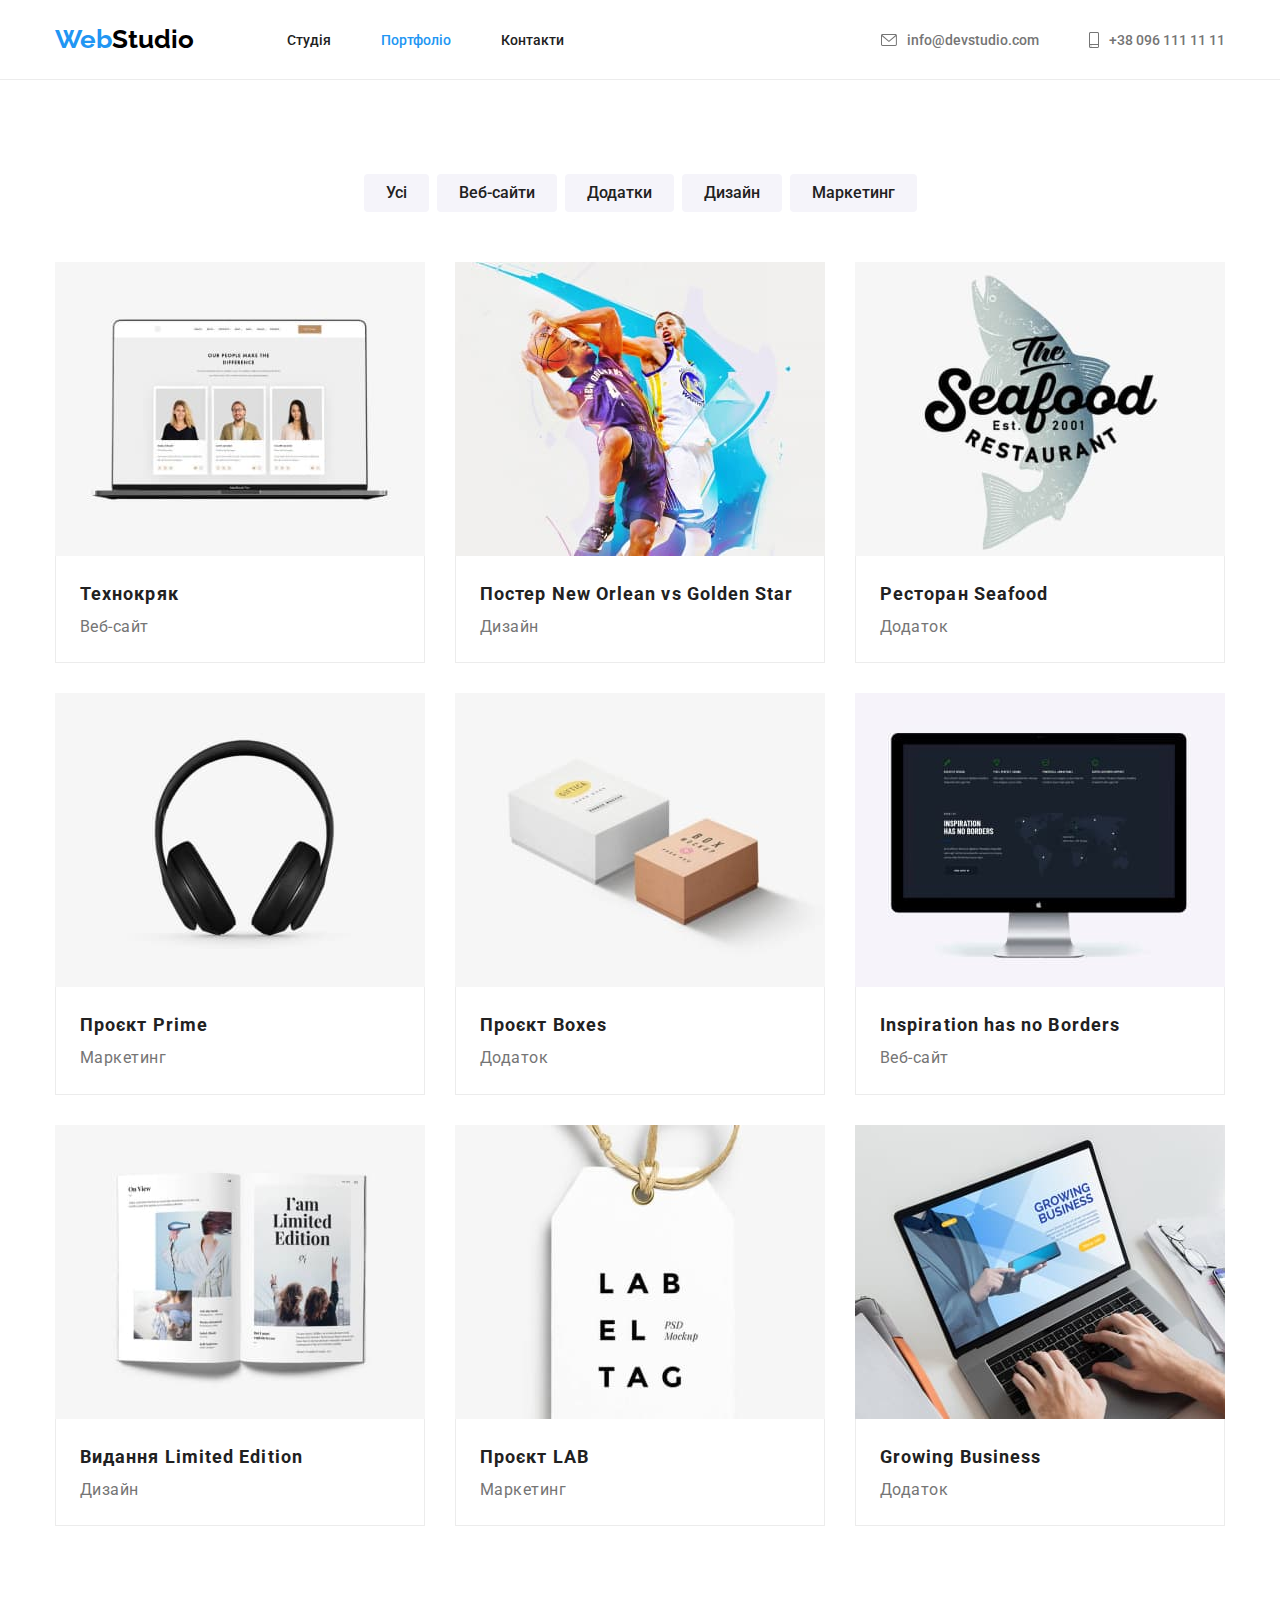
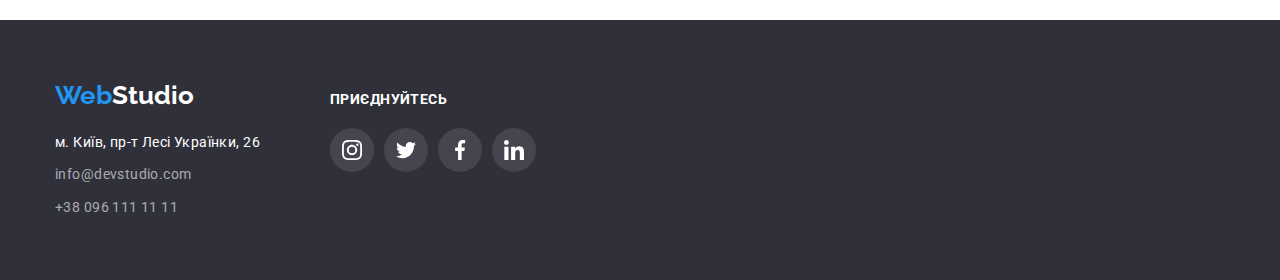
==== portfolio.html @ 3c366029 "clone previous HW" ====
<!DOCTYPE html>
<html lang="en">
  <head>
    <meta charset="UTF-8" />
    <meta http-equiv="X-UA-Compatible" content="IE=edge" />
    <meta name="viewport" content="width=device-width, initial-scale=1.0" />
    <title>Portfolio</title>
    <link rel="preconnect" href="https://fonts.googleapis.com" />
    <link rel="preconnect" href="https://fonts.gstatic.com" crossorigin />
    <link
      href="https://fonts.googleapis.com/css2?family=Raleway:wght@700&family=Roboto:wght@400;500;700;900&display=swap"
      rel="stylesheet"
    />
    <link
      rel="stylesheet"
      href="https://cdnjs.cloudflare.com/ajax/libs/modern-normalize/1.1.0/modern-normalize.min.css"
      integrity="sha512-wpPYUAdjBVSE4KJnH1VR1HeZfpl1ub8YT/NKx4PuQ5NmX2tKuGu6U/JRp5y+Y8XG2tV+wKQpNHVUX03MfMFn9Q=="
      crossorigin="anonymous"
      referrerpolicy="no-referrer"
    />
    <link rel="stylesheet" href="./css/styles.css" />
  </head>
  <body>
    <header class="header">
      <div class="container header-container">
        <a class="header-logo" href="./index.html"
          ><span class="header-web">Web</span>Studio</a
        >
        <nav class="header-nav">
          <ul class="header-nav-list">
            <li>
              <a class="header-nav-link" href="./index.html">Студія</a>
            </li>
            <li>
              <a class="current header-nav-link" href="./portfolio.html">Портфоліо</a>
            </li>
            <li><a class="header-nav-link" href="#">Контакти</a></li>
          </ul>
        </nav>
        <ul class="header-contacts-list">
          <li class="header-contacts-item">
            <a class="header-contacts-link" href="mailto:info@devstudio.com">
              <svg class="header-mail-icon" width="16" height="12">
                <use href="./images/icons.svg#icon-envelope"></use>
              </svg>
              info@devstudio.com
            </a>
          </li>
          <li class="header-contacts-item">
            <a class="header-contacts-link" href="tel:+380961111111">
              <svg class="header-phone-icon" width="10" height="16">
                <use href="./images/icons.svg#icon-smartphone"></use>
              </svg>
              +38 096 111 11 11
            </a>
          </li>
        </ul>
      </div>
    </header>
    <main>
      <section class="section">
        <div class="container">
          <h1 class="visually-hidden">Портфоліо</h1>
          <ul class="select-btns-list">
            <li class="select-btns-item">
              <button class="select-btn" type="button">Усі</button>
            </li>
            <li class="select-btns-item">
              <button class="select-btn" type="button">Веб-сайти</button>
            </li>
            <li class="select-btns-item">
              <button class="select-btn" type="button">Додатки</button>
            </li>
            <li class="select-btns-item">
              <button class="select-btn" type="button">Дизайн</button>
            </li>
            <li class="select-btns-item">
              <button class="select-btn" type="button">Маркетинг</button>
            </li>
          </ul>
          <ul class="select-project-list">
            <li class="select-project-item">
              <a class="select-project-link" href="#">
                <img
                  src="./images/technoquack.jpg"
                  width="370"
                  height="294"
                  alt="Технокряк"
                />
                <div class="project-text-wrap">
                  <h2 class="project-name">Технокряк</h2>
                  <p class="project-type">Веб-сайт</p>
                </div>
              </a>
            </li>
            <li class="select-project-item">
              <a class="select-project-link" href="#">
                <img
                  src="./images/newOrleanGoldenStar.jpg"
                  width="370"
                  height="294"
                  alt="new Orlean Golden Star"
                />
                <div class="project-text-wrap">
                  <h2 class="project-name">Постер New Orlean vs Golden Star</h2>
                  <p class="project-type">Дизайн</p>
                </div>
              </a>
            </li>
            <li class="select-project-item">
              <a class="select-project-link" href="#">
                <img
                  src="./images/seafood.jpg"
                  width="370"
                  height="294"
                  alt="seafood"
                />
                <div class="project-text-wrap">
                  <h2 class="project-name">Ресторан Seafood</h2>
                  <p class="project-type">Додаток</p>
                </div>
              </a>
            </li>
            <li class="select-project-item">
              <a class="select-project-link" href="#">
                <img
                  src="./images/prime.jpg"
                  width="370"
                  height="294"
                  alt="prime"
                />
                <div class="project-text-wrap">
                  <h2 class="project-name">Проєкт Prime</h2>
                  <p class="project-type">Маркетинг</p>
                </div>
              </a>
            </li>
            <li class="select-project-item">
              <a class="select-project-link" href="#">
                <img
                  src="./images/boxes.jpg"
                  width="370"
                  height="294"
                  alt="boxes"
                />
                <div class="project-text-wrap">
                  <h2 class="project-name">Проєкт Boxes</h2>
                  <p class="project-type">Додаток</p>
                </div>
              </a>
            </li>
            <li class="select-project-item">
              <a class="select-project-link" href="#">
                <img
                  src="./images/inspirationHasNoBorders.jpg"
                  width="370"
                  height="294"
                  alt="inspiration Has No Borders"
                />
                <div class="project-text-wrap">
                  <h2 class="project-name">Inspiration has no Borders</h2>
                  <p class="project-type">Веб-сайт</p>
                </div>
              </a>
            </li>
            <li class="select-project-item">
              <a class="select-project-link" href="#">
                <img
                  src="./images/limitedEdition.jpg"
                  width="370"
                  height="294"
                  alt="limited Edition"
                />
                <div class="project-text-wrap">
                  <h2 class="project-name">Видання Limited Edition</h2>
                  <p class="project-type">Дизайн</p>
                </div>
              </a>
            </li>
            <li class="select-project-item">
              <a class="select-project-link" href="#">
                <img
                  src="./images/lab.jpg"
                  width="370"
                  height="294"
                  alt="lab"
                />
                <div class="project-text-wrap">
                  <h2 class="project-name">Проєкт LAB</h2>
                  <p class="project-type">Маркетинг</p>
                </div>
              </a>
            </li>
            <li class="select-project-item">
              <a class="select-project-link" href="#">
                <img
                  src="./images/growingBusiness.jpg"
                  width="370"
                  height="294"
                  alt="growing Business"
                />
                <div class="project-text-wrap">
                  <h2 class="project-name">Growing Business</h2>
                  <p class="project-type">Додаток</p>
                </div>
              </a>
            </li>
          </ul>
        </div>
      </section>
    </main>
    <footer class="footer">
      <div class="container footer-info">
        <div class="footer-logo-contacts">
          <a class="footer-logo-link" href="./index.html"
            ><span class="footer-web">Web</span>Studio</a
          >
          <address>
            <ul class="footer-list">
              <li class="footer-list-item">
                <a
                  class="footer-address-link"
                  href="https://goo.gl/maps/oTCxZW5Ht5nhdGdL8"
                  target="_blank"
                  rel="noopener noreferrer"
                  >м. Київ, пр-т Лесі Українки, 26</a
                >
              </li>
              <li class="footer-list-item">
                <a class="footer-contacts" href="mailto:info@devstudio.com"
                  >info@devstudio.com</a
                >
              </li>
              <li class="footer-list-item">
                <a class="footer-contacts" href="tel:+380961111111"
                  >+38 096 111 11 11</a
                >
              </li>
            </ul>
          </address>
        </div>
        <div class="footer-soc-links">
          <p class="join-to-us">приєднуйтесь</p>
          <ul class="join-soc-list">
            <li class="join-soc-item">
              <a class="join-soc-link" href="#" target="_blank">
                <svg class="join-soc-icon" width="20" height="20">
                  <use href="./images/icons.svg#icon-instagram"></use>
                </svg>
              </a>
            </li>
            <li class="join-soc-item">
              <a class="join-soc-link" href="#" target="_blank">
                <svg class="join-soc-icon" width="20" height="20">
                  <use href="./images/icons.svg#icon-twitter"></use>
                </svg>
              </a>
            </li>
            <li class="join-soc-item">
              <a class="join-soc-link" href="#" target="_blank">
                <svg class="join-soc-icon" width="20" height="20">
                  <use href="./images/icons.svg#icon-facebook"></use>
                </svg>
              </a>
            </li>
            <li class="join-soc-item">
              <a class="join-soc-link" href="#" target="_blank">
                <svg class="join-soc-icon" width="20" height="20">
                  <use href="./images/icons.svg#icon-linkedin"></use>
                </svg>
              </a>
            </li>
          </ul>
        </div>
      </div>
    </footer>
  </body>
</html>
---- css/styles.css ----
/*----------------------------------------------------------------- COMMON------------------------------------------------------------------------ */


* {
  margin: 0;
  padding: 0;
  list-style: none;
  box-sizing: border-box;
}

:root {
  --black-color: #212121;
  --dark-text-color:#000000;
  --white-text-color: #FFFFFF;
  --blue-color: #2196F3;
  --grey-color: #757575;
  --background-dark-color: #2F303A;
  --background-white-color: rgb(100%, 100%, 100%, 60%);
  --background-light-color: #F5F4FA;
  --button-active-color: #188CE8;
  --line-color: #ECECEC;
  --hero-bg-color: #C4C4C4;
  --icon-grey-color: #AFB1B8;
  --gradient: linear-gradient(rgba(47, 48, 58, 0.4), rgba(47, 48, 58, 0.4));
  --white-transparent-color: rgba(255, 255, 255, 0.1);
}

h1,
h2,
h3,
h4,
h5,
h6,
p {
  margin: 0;
}

ul {
  list-style: none;
  margin: 0;
  padding: 0;
}

button {
  cursor: pointer;
}

address {
  font-style: normal;
}

img {
  display: block;
  max-width: 100%;
  height: auto;
}

body {
  font-family: 'Roboto', sans-serif;
  color: var(--black-color);
  display: block;
  margin: 0 auto;
}


/*----------------------------------------------------------------- CONTAINERS------------------------------------------------------------------------ */


.container {
  width: 1200px;
  padding-left: 15px;
  padding-right: 15px;
  margin: 0 auto;
}


/*----------------------------------------------------------------- HEADER------------------------------------------------------------------------ */


.header {
  border-bottom: 1px solid var(--line-color);
}

.header-container {
  display: flex;
  align-items: center;
}

.header-logo {
  font-family: Raleway, sans-serif;
  font-weight: 700;
  font-size: 26px;
  line-height: 1.17;
  color: var(--dark-text-color);
  text-decoration: none;
  margin-right: 93px;
  padding: 24px 0 25px 0;
}

.header-web {
  color: var(--blue-color);
}

.header-nav {
  margin-right: auto;
}

.header-nav-list {
  display: flex;
  gap: 50px;
}

.header-nav-link {
  text-decoration: none;
  font-weight: 500;
  font-size: 14px;
  line-height: 1.17;
  color: var(--black-color);
}

.header-nav-link:hover,
.header-nav-link:focus {
  color: var(--blue-color);
}

.header-contacts-list {
  display: flex;
  align-items: center;
  gap: 50px;
}

.header-contacts-link {
  display: flex;
  align-items: center;
  text-decoration: none;
  font-weight: 500;
  font-size: 14px;
  line-height: 1.17;
  color: var(--grey-color);
}

.header-contacts-link:hover,
.header-contacts-link:focus {
  color: var(--blue-color);
}

.header-contacts-link:hover .header-phone-icon {
  fill: var(--blue-color);
}

.header-contacts-link:focus .header-phone-icon {
  fill: var(--blue-color);
}

.header-contacts-link:hover .header-mail-icon {
  fill: var(--blue-color);
}

.header-contacts-link:focus .header-mail-icon {
  fill: var(--blue-color);
}

.current {
  color: var(--blue-color);
}

.header-contacts-item {
  flex-direction: row;
  align-items: stretch;
}

.header-mail-icon {
  margin-right: 10px;
  fill: currentColor;
}

.header-phone-icon {
  margin-right: 10px;
  fill: currentColor;
}


/*----------------------------------------------------------------- MAIN------------------------------------------------------------------------ */
.section {
  padding: 94px 0 94px 0;
}

.section-projects {
  padding-top: 0;
}

.hero {
  background-color: var(--hero-bg-color);
  background-image:var(--gradient), url(../images/hero-bg.jpg);
  background-repeat: no-repeat;
  background-position: center;
  background-size: cover;
  padding: 200px 0;
  max-width: 1600px;
  margin: 0 auto;
}

.hero-title {
  width: 696px;
  margin: 0 auto;
  text-decoration: none;
  text-transform: uppercase;
  font-weight: 900;
  font-size: 44px;
  line-height: 1.36;
  text-align: center;
  letter-spacing: 0.06em;
  color: var(--white-text-color);
  margin-bottom: 30px;
}

.hero-btn {
  display: flex;
  align-items: center;
  justify-content: center;
  font-family: 'Roboto', sans-serif;
  font-size: 16px;
  font-weight: 700;
  line-height: 1.9;
  letter-spacing: 0.06em;
  border: none;
  border-radius: 4px;
  margin: 0 auto;
  min-width: 216px;
  height: 50px;
  color: var(--white-text-color);
  background-color: var(--blue-color);
}

.hero-btn:hover,
.hero-btn:focus {
  background-color: var(--button-active-color);
}

.visually-hidden {
  position: absolute;
  width: 1px;
  height: 1px;
  margin: -1px;
  border: 0;
  padding: 0;
  white-space: nowrap;
  clip-path: inset(100%);
  clip: rect(0 0 0 0);
  overflow: hidden;
}

.main-headers {
  font-weight: 700;
  font-size: 36px;
  line-height: 1.17;
  text-align: center;
  margin-bottom: 50px;
}

.our-advantages {
  display: flex;
  gap: 30px;
}

.our-advantages-item {
  flex-basis: calc((100% - 90px) / 4);
}

.advantages-card {
  display: flex;
  align-items: center;
  justify-content: center;
  margin-bottom: 30px;
  border-radius: 4px;
  width: 270px;
  height: 120px;
  background-color: var(--background-light-color);
}

.advantages-title {
  text-transform: uppercase;
  font-weight: 700;
  font-size: 14px;
  line-height: 1.17;
  margin-bottom: 10px;
}

.advantages-text {
  font-size: 14px;
  line-height: 1.71;
  color: var(--grey-color);
}

.our-projects {
  display: flex;
  gap: 30px;
}

.our-projects-item {
  flex-basis: calc((100% - 60px) / 3);
}

.our-team {
  background-color: var(--background-light-color);
}

.our-team-list {
  display: flex;
  gap: 30px;
}

.our-team-item {
  border-radius: 0px 0px 4px 4px;
  background-color: var(--white-text-color);
  box-shadow: 0px 1px 3px rgba(0, 0, 0, 0.12), 0px 1px 1px rgba(0, 0, 0, 0.14), 0px 2px 1px rgba(0, 0, 0, 0.2);
}

.team-text-wrap {
  text-align: center;
  padding: 30px 0;
}

.team-employee {
  font-size: 16px;
  font-weight: 500;
  line-height: 1.17;
  letter-spacing: 0.03em;
  margin-bottom: 10px;
}

.employee-position {
  font-size: 16px;
  line-height: 1.17;
  letter-spacing: 0.03em;
  color: var(--grey-color);
  margin-bottom: 16px;
}

.employee-soc-list {
  display: flex;
  justify-content: center;
  gap: 10px;
}

.employee-soc-item {
  width: 44px;
  height: 44px;
}

.employee-soc-link {
  display: flex;
  align-items: center;
  justify-content: center;
  width: 100%;
  height: 100%;
  border-radius: 50%;
  color: var(--icon-grey-color);
}

.employee-soc-icon {
  fill: currentColor;
}

.employee-soc-link:hover,
.employee-soc-link:focus {
  background-color: var(--blue-color);
}

.employee-soc-link:hover .employee-soc-icon {
  fill: var(--white-text-color);
}

.employee-soc-link:focus .employee-soc-icon {
  fill: var(--white-text-color);
}




/*----------------------------------------------------------------- CLIENTS------------------------------------------------------------------------ */




.our-clients-list {
  display: flex;
  gap: 30px;
}

.our-clients-item {
  width: 170px;
  height: 92px;
}

.our-clients-link {
  display: flex;
  align-items: center;
  justify-content: center;
  width: 100%;
  height: 100%;
  border-radius: 4px;
  border: 1px solid var(--icon-grey-color);
  color: var(--icon-grey-color);
}

.our-clients-icon {
  fill: currentColor;
}

.our-clients-link:hover,
.our-clients-link:focus {
  border-color: var(--blue-color);
}

.our-clients-link:hover .our-clients-icon {
  fill: var(--blue-color);
}

.our-clients-link:focus .our-clients-icon {
  fill: var(--blue-color);
}


/*----------------------------------------------------------------- FOOTER------------------------------------------------------------------------ */




.footer {
  background-color: var(--background-dark-color);
  padding: 60px 0 60px 0;
}

.footer-logo-link {
  text-decoration: none;
  font-family: Raleway, sans-serif;
  font-weight: 700;
  font-size: 26px;
  line-height: 1.17;
  color: var(--white-text-color);
}

.footer-web {
  color: var(--blue-color);
}

.footer-list {
  margin-top: 20px;
}

.footer-list-item {
  margin-bottom: 9px;
}

.footer-list-item:last-child {
  margin-bottom: 0;
}

.footer-address-link {
  text-decoration: none;
  font-size: 14px;
  font-style: normal;
  line-height: 1.71;
  letter-spacing: 0.03em;
  color: var(--white-text-color);
}

.footer-contacts {
  text-decoration: none;
  font-size: 14px;
  font-style: normal;
  line-height: 1.71;
  letter-spacing: 0.03em;
  color: var(--background-white-color);
}

.footer-info {
  display: flex;
  align-items: baseline;
  gap: 70px;
}

.join-to-us {
  font-size: 14px;
  font-weight: 700;
  line-height: 1.14;
  letter-spacing: 0.03em;
  text-transform: uppercase;
  color: var(--white-text-color);
}

.join-soc-list {
  display: flex;
  justify-content: center;
  gap: 10px;
  margin-top: 20px;
}

.join-soc-item {
  width: 44px;
  height: 44px;
}

.join-soc-link {
  display: flex;
  align-items: center;
  justify-content: center;
  width: 100%;
  height: 100%;
  border-radius: 50%;
  background-color: var(--white-transparent-color);
  color: var(--white-text-color);
}

.join-soc-icon {
  fill: currentColor;
}

.join-soc-link:hover,
.join-soc-link:focus {
  background-color: var(--blue-color);
}

.join-soc-link:hover .join-soc-icon {
  fill: var(--white-text-color);
}

.join-soc-link:focus .join-soc-icon {
  fill: var(--white-text-color);
}


/*----------------------------------------------------------------- PORTFOLIO------------------------------------------------------------------------ */


.select-btns-list {
  display: flex;
  align-items: center;
  justify-content: center;
  gap: 8px;
  margin-bottom: 50px;
}

.select-btn {
  font-weight: 500;
  font-size: 16px;
  font-family: 'Roboto', sans serif;
  line-height: 1.6;
  padding: 6px 22px;
  border-radius: 4px;
  border: none;
  cursor: pointer;
  background-color: var(--background-light-color);
  color: var(--black-color);
}

.select-btn:hover {
  background-color: var(--blue-color);
  color: var(--white-text-color);
  box-shadow: 0px 3px 1px rgba(0, 0, 0, 0.1), 0px 1px 2px rgba(0, 0, 0, 0.08), 0px 2px 2px rgba(0, 0, 0, 0.12);
}

.select-btn:focus {
  background-color: var(--blue-color);
  color: var(--white-text-color);
  box-shadow: 0px 3px 1px rgba(0, 0, 0, 0.1), 0px 1px 2px rgba(0, 0, 0, 0.08), 0px 2px 2px rgba(0, 0, 0, 0.12);
}

.select-project-list {
  display: flex;
  flex-wrap: wrap;
  gap: 30px;
}

.select-project-item {
  width: calc((100% - 60px) / 3);
}

.select-project-link {
  display: block;
  text-decoration: none;
}

.select-project-link:hover {
  box-shadow: 0px 1px 1px rgba(0, 0, 0, 0.12), 0px 4px 4px rgba(0, 0, 0, 0.06), 1px 4px 6px rgba(0, 0, 0, 0.16);
}

.project-text-wrap {
  text-align: start;
  padding: 20px 24px;
  background-color: var(--white-text-color);
  border-bottom: 1px solid var(--line-color);
  border-right: 1px solid var(--line-color);
  border-left: 1px solid var(--line-color);
}

.project-name {
  font-size: 18px;
  font-weight: 700;
  line-height: 2;
  letter-spacing: 0.06em;
  color: var(--black-color);
}

.project-type {
  font-size: 16px;
  line-height: 1.9;
  letter-spacing: 0.03em;
  color: var(--grey-color);
}
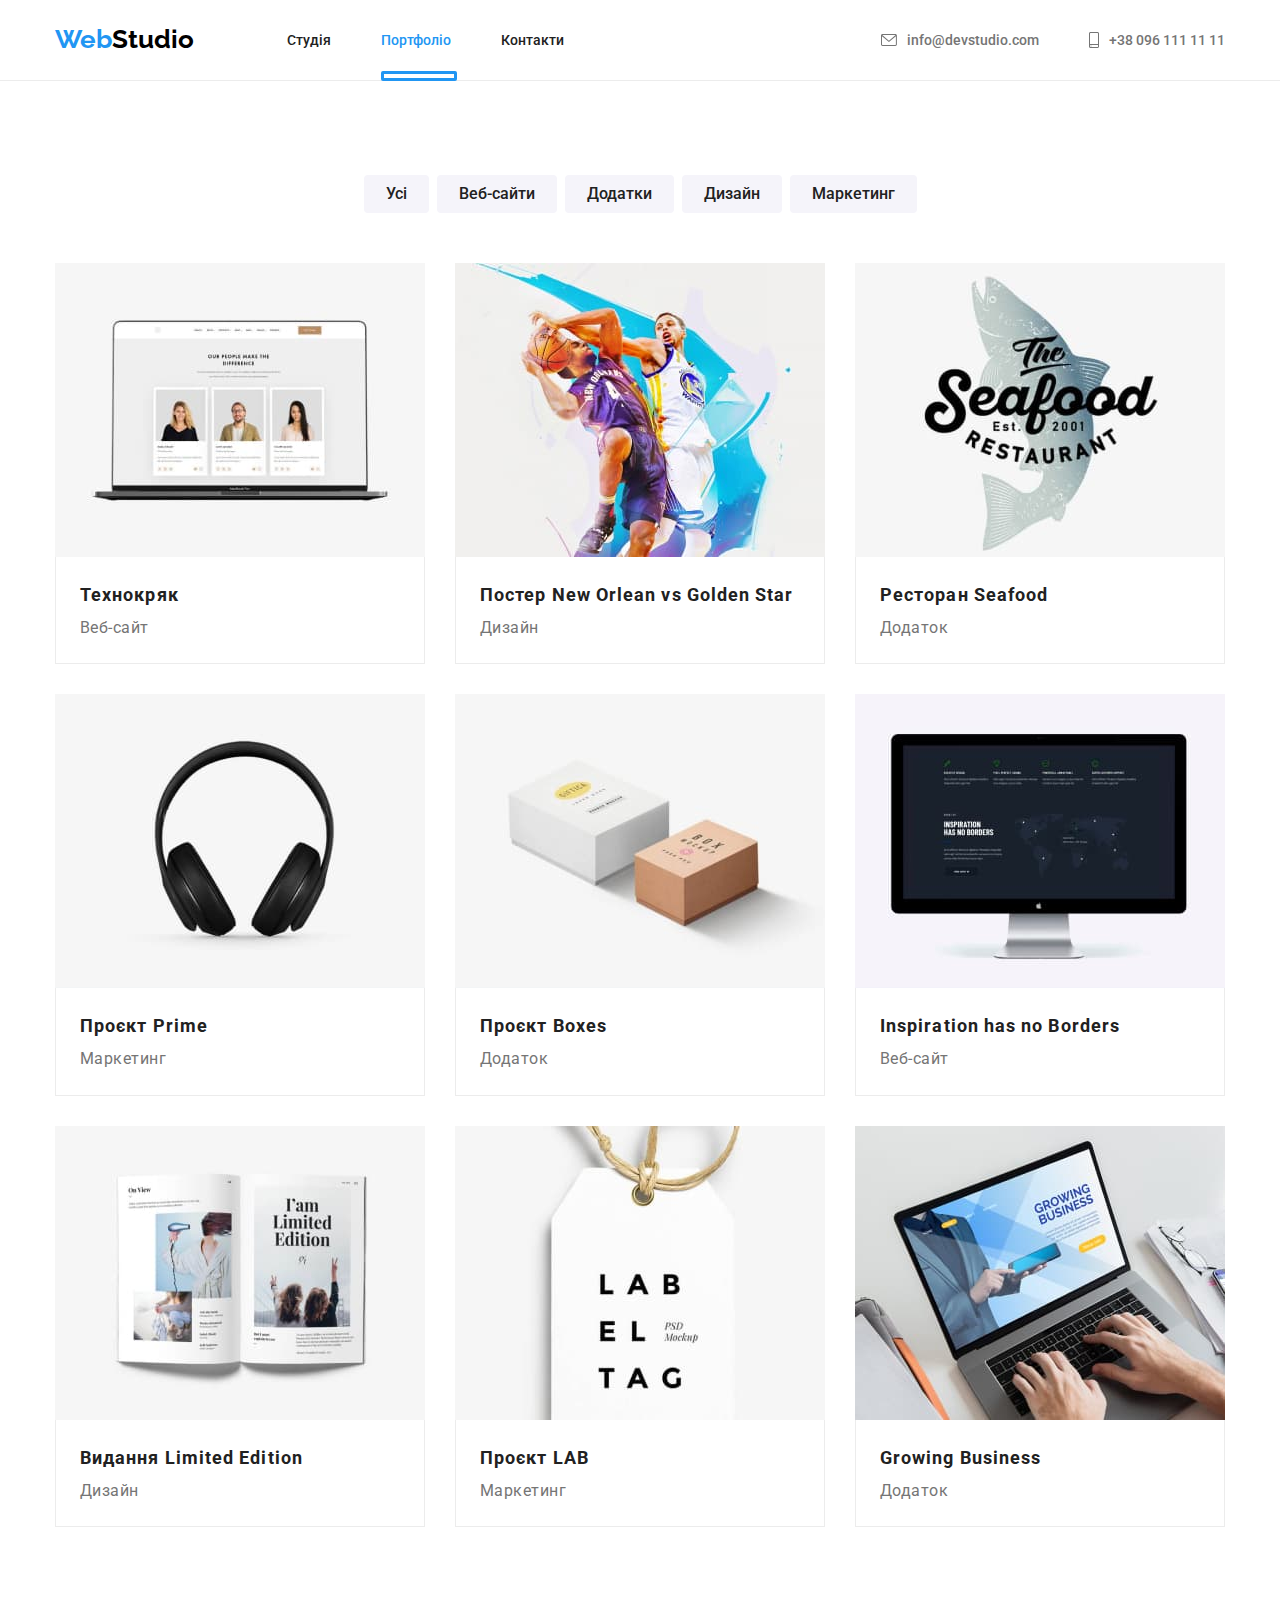
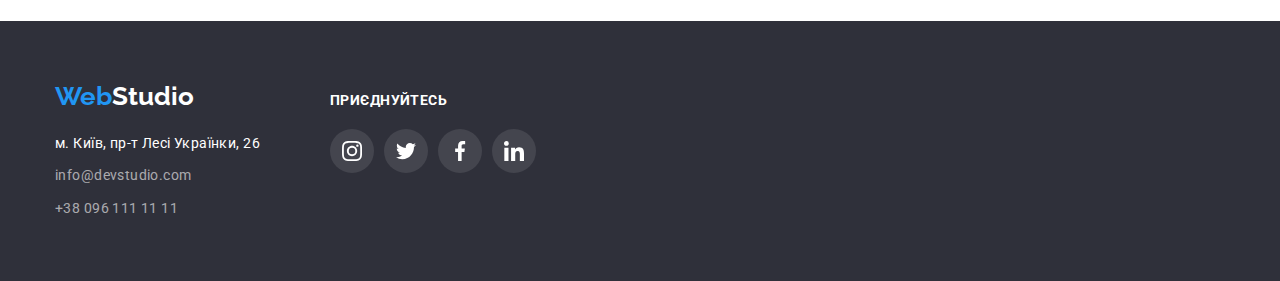
==== commit aa474096: "add blue overlay with text on the cards of the Portfolio" ====
--- a/portfolio.html
+++ b/portfolio.html
@@ -28,19 +28,23 @@
         >
         <nav class="header-nav">
           <ul class="header-nav-list">
-            <li>
+            <li class="header-nav-item">
               <a class="header-nav-link" href="./index.html">Студія</a>
             </li>
-            <li>
-              <a class="current header-nav-link" href="./portfolio.html">Портфоліо</a>
-            </li>
-            <li><a class="header-nav-link" href="#">Контакти</a></li>
+            <li class="header-nav-item">
+              <a class="current header-nav-link" href="./portfolio.html"
+                >Портфоліо</a
+              >
+            </li>
+            <li class="header-nav-item">
+              <a class="header-nav-link" href="#">Контакти</a>
+            </li>
           </ul>
         </nav>
         <ul class="header-contacts-list">
           <li class="header-contacts-item">
             <a class="header-contacts-link" href="mailto:info@devstudio.com">
-              <svg class="header-mail-icon" width="16" height="12">
+              <svg class="header-contacts-icon" width="16" height="12">
                 <use href="./images/icons.svg#icon-envelope"></use>
               </svg>
               info@devstudio.com
@@ -48,7 +52,7 @@
           </li>
           <li class="header-contacts-item">
             <a class="header-contacts-link" href="tel:+380961111111">
-              <svg class="header-phone-icon" width="10" height="16">
+              <svg class="header-contacts-icon" width="10" height="16">
                 <use href="./images/icons.svg#icon-smartphone"></use>
               </svg>
               +38 096 111 11 11
@@ -81,12 +85,19 @@
           <ul class="select-project-list">
             <li class="select-project-item">
               <a class="select-project-link" href="#">
-                <img
-                  src="./images/technoquack.jpg"
-                  width="370"
-                  height="294"
-                  alt="Технокряк"
-                />
+                <div class="select-project-wrap">
+                  <img
+                    src="./images/technoquack.jpg"
+                    width="370"
+                    height="294"
+                    alt="Технокряк"
+                  />
+                  <p class="project-text-top">
+                    Lorem ipsum dolor sit amet consectetur adipisicing elit.
+                    Illo at fugiat asperiores minima obcaecati voluptates, ad
+                    dicta voluptatibus tempora doloribus?
+                  </p>
+                </div>
                 <div class="project-text-wrap">
                   <h2 class="project-name">Технокряк</h2>
                   <p class="project-type">Веб-сайт</p>
@@ -95,12 +106,19 @@
             </li>
             <li class="select-project-item">
               <a class="select-project-link" href="#">
-                <img
-                  src="./images/newOrleanGoldenStar.jpg"
-                  width="370"
-                  height="294"
-                  alt="new Orlean Golden Star"
-                />
+                <div class="select-project-wrap">
+                  <img
+                    src="./images/newOrleanGoldenStar.jpg"
+                    width="370"
+                    height="294"
+                    alt="new Orlean Golden Star"
+                  />
+                  <p class="project-text-top">
+                    Lorem ipsum dolor sit amet consectetur adipisicing elit.
+                    Illo at fugiat asperiores minima obcaecati voluptates, ad
+                    dicta voluptatibus tempora doloribus?
+                  </p>
+                </div>
                 <div class="project-text-wrap">
                   <h2 class="project-name">Постер New Orlean vs Golden Star</h2>
                   <p class="project-type">Дизайн</p>
@@ -109,12 +127,19 @@
             </li>
             <li class="select-project-item">
               <a class="select-project-link" href="#">
-                <img
-                  src="./images/seafood.jpg"
-                  width="370"
-                  height="294"
-                  alt="seafood"
-                />
+                <div class="select-project-wrap">
+                  <img
+                    src="./images/seafood.jpg"
+                    width="370"
+                    height="294"
+                    alt="seafood"
+                  />
+                  <p class="project-text-top">
+                    Lorem ipsum dolor sit amet consectetur adipisicing elit.
+                    Illo at fugiat asperiores minima obcaecati voluptates, ad
+                    dicta voluptatibus tempora doloribus?
+                  </p>
+                </div>
                 <div class="project-text-wrap">
                   <h2 class="project-name">Ресторан Seafood</h2>
                   <p class="project-type">Додаток</p>
@@ -123,12 +148,19 @@
             </li>
             <li class="select-project-item">
               <a class="select-project-link" href="#">
-                <img
-                  src="./images/prime.jpg"
-                  width="370"
-                  height="294"
-                  alt="prime"
-                />
+                <div class="select-project-wrap">
+                  <img
+                    src="./images/prime.jpg"
+                    width="370"
+                    height="294"
+                    alt="prime"
+                  />
+                  <p class="project-text-top">
+                    Lorem ipsum dolor sit amet consectetur adipisicing elit.
+                    Illo at fugiat asperiores minima obcaecati voluptates, ad
+                    dicta voluptatibus tempora doloribus?
+                  </p>
+                </div>
                 <div class="project-text-wrap">
                   <h2 class="project-name">Проєкт Prime</h2>
                   <p class="project-type">Маркетинг</p>
@@ -137,12 +169,19 @@
             </li>
             <li class="select-project-item">
               <a class="select-project-link" href="#">
-                <img
-                  src="./images/boxes.jpg"
-                  width="370"
-                  height="294"
-                  alt="boxes"
-                />
+                <div class="select-project-wrap">
+                  <img
+                    src="./images/boxes.jpg"
+                    width="370"
+                    height="294"
+                    alt="boxes"
+                  />
+                  <p class="project-text-top">
+                    Lorem ipsum dolor sit amet consectetur adipisicing elit.
+                    Illo at fugiat asperiores minima obcaecati voluptates, ad
+                    dicta voluptatibus tempora doloribus?
+                  </p>
+                </div>
                 <div class="project-text-wrap">
                   <h2 class="project-name">Проєкт Boxes</h2>
                   <p class="project-type">Додаток</p>
@@ -151,12 +190,19 @@
             </li>
             <li class="select-project-item">
               <a class="select-project-link" href="#">
-                <img
-                  src="./images/inspirationHasNoBorders.jpg"
-                  width="370"
-                  height="294"
-                  alt="inspiration Has No Borders"
-                />
+                <div class="select-project-wrap">
+                  <img
+                    src="./images/inspirationHasNoBorders.jpg"
+                    width="370"
+                    height="294"
+                    alt="inspiration Has No Borders"
+                  />
+                  <p class="project-text-top">
+                    Lorem ipsum dolor sit amet consectetur adipisicing elit.
+                    Illo at fugiat asperiores minima obcaecati voluptates, ad
+                    dicta voluptatibus tempora doloribus?
+                  </p>
+                </div>
                 <div class="project-text-wrap">
                   <h2 class="project-name">Inspiration has no Borders</h2>
                   <p class="project-type">Веб-сайт</p>
@@ -165,12 +211,19 @@
             </li>
             <li class="select-project-item">
               <a class="select-project-link" href="#">
-                <img
-                  src="./images/limitedEdition.jpg"
-                  width="370"
-                  height="294"
-                  alt="limited Edition"
-                />
+                <div class="select-project-wrap">
+                  <img
+                    src="./images/limitedEdition.jpg"
+                    width="370"
+                    height="294"
+                    alt="limited Edition"
+                  />
+                  <p class="project-text-top">
+                    Lorem ipsum dolor sit amet consectetur adipisicing elit.
+                    Illo at fugiat asperiores minima obcaecati voluptates, ad
+                    dicta voluptatibus tempora doloribus?
+                  </p>
+                </div>
                 <div class="project-text-wrap">
                   <h2 class="project-name">Видання Limited Edition</h2>
                   <p class="project-type">Дизайн</p>
@@ -179,12 +232,19 @@
             </li>
             <li class="select-project-item">
               <a class="select-project-link" href="#">
-                <img
-                  src="./images/lab.jpg"
-                  width="370"
-                  height="294"
-                  alt="lab"
-                />
+                <div class="select-project-wrap">
+                  <img
+                    src="./images/lab.jpg"
+                    width="370"
+                    height="294"
+                    alt="lab"
+                  />
+                  <p class="project-text-top">
+                    Lorem ipsum dolor sit amet consectetur adipisicing elit.
+                    Illo at fugiat asperiores minima obcaecati voluptates, ad
+                    dicta voluptatibus tempora doloribus?
+                  </p>
+                </div>
                 <div class="project-text-wrap">
                   <h2 class="project-name">Проєкт LAB</h2>
                   <p class="project-type">Маркетинг</p>
@@ -193,12 +253,19 @@
             </li>
             <li class="select-project-item">
               <a class="select-project-link" href="#">
-                <img
-                  src="./images/growingBusiness.jpg"
-                  width="370"
-                  height="294"
-                  alt="growing Business"
-                />
+                <div class="select-project-wrap">
+                  <img
+                    src="./images/growingBusiness.jpg"
+                    width="370"
+                    height="294"
+                    alt="growing Business"
+                  />
+                  <p class="project-text-top">
+                    Lorem ipsum dolor sit amet consectetur adipisicing elit.
+                    Illo at fugiat asperiores minima obcaecati voluptates, ad
+                    dicta voluptatibus tempora doloribus?
+                  </p>
+                </div>
                 <div class="project-text-wrap">
                   <h2 class="project-name">Growing Business</h2>
                   <p class="project-type">Додаток</p>
--- a/css/styles.css
+++ b/css/styles.css
@@ -26,6 +26,8 @@
   --icon-grey-color: #AFB1B8;
   --gradient: linear-gradient(rgba(47, 48, 58, 0.4), rgba(47, 48, 58, 0.4));
   --white-transparent-color: rgba(255, 255, 255, 0.1);
+  --bg-transparent-color: rgba(47, 48, 58, 0.8);
+  --bg-transparent-blue:rgba(33, 150, 243, 0.9);
 }
 
 h1,
@@ -118,7 +120,11 @@
   font-weight: 500;
   font-size: 14px;
   line-height: 1.17;
+  padding: 32px 0 32px 0;
   color: var(--black-color);
+  transition-property: color;
+  transition-duration: 250ms;
+  transition-timing-function: cubic-bezier(0.4, 0, 0.2, 1);
 }
 
 .header-nav-link:hover,
@@ -140,6 +146,9 @@
   font-size: 14px;
   line-height: 1.17;
   color: var(--grey-color);
+  transition-property: color;
+  transition-duration: 250ms;
+  transition-timing-function: cubic-bezier(0.4, 0, 0.2, 1);
 }
 
 .header-contacts-link:hover,
@@ -147,24 +156,26 @@
   color: var(--blue-color);
 }
 
-.header-contacts-link:hover .header-phone-icon {
-  fill: var(--blue-color);
-}
-
-.header-contacts-link:focus .header-phone-icon {
-  fill: var(--blue-color);
-}
-
-.header-contacts-link:hover .header-mail-icon {
-  fill: var(--blue-color);
-}
-
-.header-contacts-link:focus .header-mail-icon {
-  fill: var(--blue-color);
+.header-nav-item {
+  display: flex;
+  position: relative;
 }
 
 .current {
   color: var(--blue-color);
+}
+
+.current::after {
+  content: '';
+  color: currentColor;
+  border-style: solid;
+  display: block;
+  width: 100%;
+  border-radius: 2px;
+  height: 4px;
+  bottom: -1px;
+  left: 0;
+  position: absolute;
 }
 
 .header-contacts-item {
@@ -172,14 +183,28 @@
   align-items: stretch;
 }
 
-.header-mail-icon {
+.header-contacts-icon {
   margin-right: 10px;
   fill: currentColor;
-}
-
-.header-phone-icon {
-  margin-right: 10px;
-  fill: currentColor;
+  transition-property: fill;
+  transition-duration: 250ms;
+  transition-timing-function: cubic-bezier(0.4, 0, 0.2, 1);
+}
+
+.header-contacts-link:hover .header-contacts-icon {
+  fill: var(--blue-color);
+}
+
+.header-contacts-link:focus .header-contacts-icon {
+  fill: var(--blue-color);
+}
+
+.header-contacts-link:hover .header-contacts-icon {
+  fill: var(--blue-color);
+}
+
+.header-contacts-link:focus .header-contacts-icon {
+  fill: var(--blue-color);
 }
 
 
@@ -233,6 +258,9 @@
   height: 50px;
   color: var(--white-text-color);
   background-color: var(--blue-color);
+  transition-property: background-color;
+  transition-duration: 250ms;
+  transition-timing-function: cubic-bezier(0.4, 0, 0.2, 1);
 }
 
 .hero-btn:hover,
@@ -302,6 +330,28 @@
 
 .our-projects-item {
   flex-basis: calc((100% - 60px) / 3);
+  position: relative;
+}
+
+.projects-label-wrap {
+  width: 370px;
+  height: 70px;
+  display: flex;
+  align-items: center;
+  justify-content: center;
+  background-color: var(--bg-transparent-color);
+  position: absolute;
+  bottom: 0px;
+}
+
+.our-projects-label {
+  font-size: 14px;
+  font-weight: 700;
+  line-height: 1.14;
+  font-style: normal;
+  letter-spacing: 0.03em;
+  text-transform: uppercase;
+  color: var(--white-text-color);
 }
 
 .our-team {
@@ -358,16 +408,23 @@
   width: 100%;
   height: 100%;
   border-radius: 50%;
+  background-color: var(--white-text-color);
   color: var(--icon-grey-color);
-}
-
-.employee-soc-icon {
-  fill: currentColor;
+  transition-property: color, background-color;
+  transition-duration: 250ms;
+  transition-timing-function: cubic-bezier(0.4, 0, 0.2, 1);
 }
 
 .employee-soc-link:hover,
 .employee-soc-link:focus {
   background-color: var(--blue-color);
+}
+
+.employee-soc-icon {
+  fill: currentColor;
+  transition-property: fill;
+  transition-duration: 250ms;
+  transition-timing-function: cubic-bezier(0.4, 0, 0.2, 1);
 }
 
 .employee-soc-link:hover .employee-soc-icon {
@@ -405,15 +462,21 @@
   border-radius: 4px;
   border: 1px solid var(--icon-grey-color);
   color: var(--icon-grey-color);
-}
-
-.our-clients-icon {
-  fill: currentColor;
+  transition-property: color, border;
+  transition-duration: 250ms;
+  transition-timing-function: cubic-bezier(0.4, 0, 0.2, 1);
 }
 
 .our-clients-link:hover,
 .our-clients-link:focus {
   border-color: var(--blue-color);
+}
+
+.our-clients-icon {
+  fill: currentColor;
+  transition-property: fill;
+  transition-duration: 250ms;
+  transition-timing-function: cubic-bezier(0.4, 0, 0.2, 1);
 }
 
 .our-clients-link:hover .our-clients-icon {
@@ -514,15 +577,21 @@
   border-radius: 50%;
   background-color: var(--white-transparent-color);
   color: var(--white-text-color);
-}
-
-.join-soc-icon {
-  fill: currentColor;
+  transition-property: color, background-color;
+  transition-duration: 250ms;
+  transition-timing-function: cubic-bezier(0.4, 0, 0.2, 1);
 }
 
 .join-soc-link:hover,
 .join-soc-link:focus {
   background-color: var(--blue-color);
+}
+
+.join-soc-icon {
+  fill: currentColor;
+  transition-property: fill;
+  transition-duration: 250ms;
+  transition-timing-function: cubic-bezier(0.4, 0, 0.2, 1);
 }
 
 .join-soc-link:hover .join-soc-icon {
@@ -556,6 +625,9 @@
   cursor: pointer;
   background-color: var(--background-light-color);
   color: var(--black-color);
+  transition-property: background-color, color, box-shadow;
+  transition-duration: 250ms;
+  transition-timing-function: cubic-bezier(0.4, 0, 0.2, 1);
 }
 
 .select-btn:hover {
@@ -578,15 +650,44 @@
 
 .select-project-item {
   width: calc((100% - 60px) / 3);
+}
+
+.select-project-item:hover .project-text-top {
+  transform: translateY(0);
 }
 
 .select-project-link {
   display: block;
   text-decoration: none;
+  transition-property: box-shadow;
+  transition-duration: 250ms;
+  transition-timing-function: cubic-bezier(0.4, 0, 0.2, 1);
 }
 
 .select-project-link:hover {
   box-shadow: 0px 1px 1px rgba(0, 0, 0, 0.12), 0px 4px 4px rgba(0, 0, 0, 0.06), 1px 4px 6px rgba(0, 0, 0, 0.16);
+}
+
+.select-project-wrap {
+  position: relative;
+  overflow: hidden;
+}
+
+.project-text-top {
+  position: absolute;
+  top: 0;
+  font-size: 18px;
+  line-height: 1.6;
+  letter-spacing: 0.03em;
+  padding: 63px 24px;
+  height: 100%;
+  overflow: auto;
+  background-color: var(--bg-transparent-blue);
+  color: var(--white-text-color);
+  transform: translateY(100%);
+  transition-property: transform;
+  transition-duration: 300ms;
+  transition-timing-function: linear;
 }
 
 .project-text-wrap {
